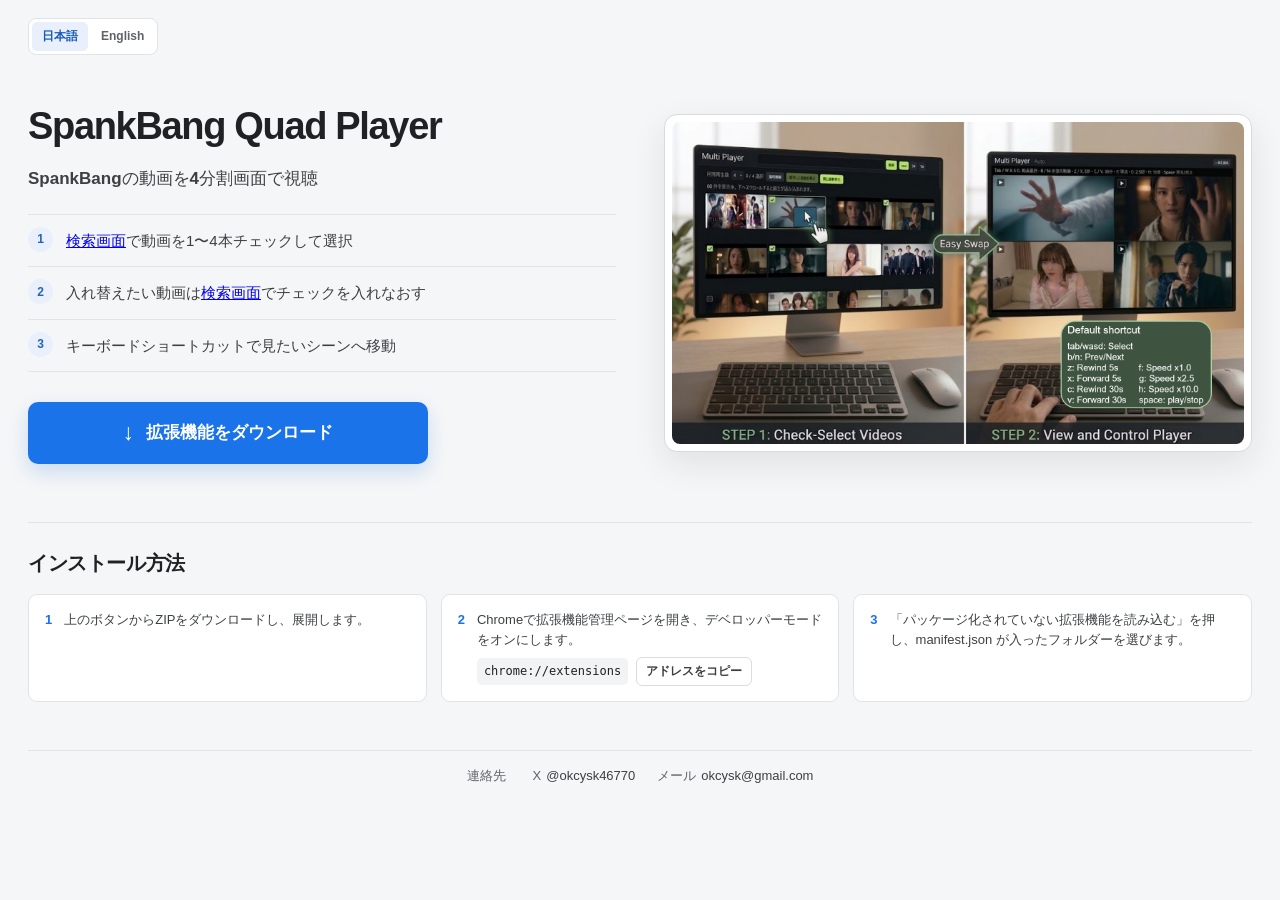
==== index.html @ 690b6eee "Add files via upload" ====
<!doctype html>
<html lang="ja">
<head>
  <meta charset="utf-8">
  <meta name="viewport" content="width=device-width,initial-scale=1">
  <meta name="theme-color" content="#f5f6f7">
  <meta name="description" content="SpankBang Quad Player — 4分割動画プレーヤー">
  <title>SpankBang Quad Player</title>
  <style>
    :root{color-scheme:light;--ink:#202124;--muted:#5f6368;--line:#e1e3e6;--blue:#1a73e8;--blue-dark:#155bb5;--bg:#f5f6f7}
    *{box-sizing:border-box}
    html,body{min-height:100%;margin:0}
    body{background:var(--bg);color:var(--ink);font:15px/1.55 Arial,"Noto Sans JP",sans-serif}
    header{height:72px;display:flex;align-items:center;width:min(1320px,calc(100% - 56px));margin:auto}
    .brand{font-size:17px;font-weight:650;letter-spacing:-.02em}
    .hero{display:grid;grid-template-columns:1fr 1fr;gap:48px;align-items:center;width:min(1320px,calc(100% - 56px));margin:20px auto 48px}
    .copy{padding:10px 0}
    h1{margin:0 0 25px;font-size:clamp(27px,3vw,38px);line-height:1.28;font-weight:650;letter-spacing:-.035em}
    .tagline{margin:-10px 0 23px;color:#3c4043;font-size:17px;font-weight:550;line-height:1.5}
    .points{margin:0 0 30px;padding:0;list-style:none}
    .points li{display:flex;gap:13px;align-items:flex-start;padding:14px 0;border-top:1px solid var(--line);color:#3c4043;font-size:15px}
    .points li:last-child{border-bottom:1px solid var(--line)}
    .num{flex:none;display:grid;place-items:center;width:25px;height:25px;margin-top:-2px;border-radius:50%;background:#e9f0fb;color:#2365ba;font-size:12px;font-weight:700}
    .download{display:flex;width:min(100%,400px);min-height:62px;align-items:center;justify-content:center;gap:12px;padding:13px 20px;border:0;border-radius:10px;background:var(--blue);color:#fff;text-decoration:none;font-size:17px;font-weight:700;box-shadow:0 8px 20px #1a73e833;transition:background .15s,transform .15s,box-shadow .15s}
    .download:hover{background:var(--blue-dark);transform:translateY(-2px);box-shadow:0 11px 24px #1a73e844}
    .download-icon{font-size:23px;line-height:1}
    .image-wrap{width:100%;padding:7px;border:1px solid #d8dadd;border-radius:13px;background:#fff;box-shadow:0 12px 34px #20212418}
    .hero-image{display:block;width:100%;height:auto;border-radius:8px}
    .install{width:min(1320px,calc(100% - 56px));margin:0 auto 48px;padding-top:25px;border-top:1px solid var(--line)}
    .install h2{margin:0 0 15px;font-size:20px;letter-spacing:-.02em}
    .steps{display:grid;grid-template-columns:repeat(3,minmax(0,1fr));gap:14px}
    .step{display:flex;gap:12px;align-items:flex-start;padding:15px 16px;border:1px solid var(--line);border-radius:9px;background:#fff;color:#3c4043;font-size:13px;line-height:1.55}
    .step b{flex:none;color:var(--blue);font-size:13px}
    .step code{font-size:12px;color:#202124}
    .manager-address{display:inline-flex;gap:8px;align-items:center;flex-wrap:wrap;margin-top:7px}
    .manager-address code{padding:4px 7px;border-radius:5px;background:#f1f3f4}
    .manager-address button{padding:5px 9px;border:1px solid #dadce0;border-radius:6px;background:#fff;color:#3c4043;font:600 12px Arial,sans-serif;cursor:pointer}
    .manager-address button:hover{background:#f8f9fa}
    .contact{display:flex;align-items:center;justify-content:center;gap:22px;width:min(1320px,calc(100% - 56px));margin:0 auto 24px;padding:15px 0;border-top:1px solid var(--line);color:var(--muted);font-size:13px}
    .contact a{color:#3c4043;text-decoration:none}.contact a:hover{color:var(--blue);text-decoration:underline}.contact-label{margin-right:5px;color:var(--muted)}
    .lang-switch{display:flex;gap:3px;padding:3px;border:1px solid var(--line);border-radius:8px;background:#fff}
    .lang-switch button{border:0;border-radius:5px;padding:6px 10px;background:transparent;color:var(--muted);font:600 12px Arial,sans-serif;cursor:pointer}
    .lang-switch button[aria-pressed="true"]{background:#e9f0fb;color:#185abc}
    @media(max-width:760px){header{width:calc(100% - 32px);height:60px}.hero{grid-template-columns:1fr;gap:25px;width:calc(100% - 32px);margin:14px auto 30px}.copy{padding:0}h1{font-size:28px;margin-bottom:17px}.tagline{margin:-7px 0 17px;font-size:15px}.points{margin-bottom:23px}.points li{padding:11px 0;font-size:14px}.download{width:100%;min-height:58px;font-size:16px}.install{width:calc(100% - 32px);margin-bottom:28px;padding-top:19px}.steps{grid-template-columns:1fr;gap:8px}.step{padding:12px 13px}}
    @media(max-width:420px){header{height:54px}.brand{font-size:15px}.hero{gap:19px;margin-top:8px}.image-wrap{padding:4px;border-radius:9px}.hero-image{border-radius:5px}.points li{gap:10px;font-size:13px}.download{min-height:55px}.contact{width:calc(100% - 32px);gap:13px;flex-wrap:wrap;font-size:12px}}
  </style>
</head>
<body>
  <header><div class="lang-switch" role="group" aria-label="Language"><button type="button" data-language="ja" aria-pressed="true">日本語</button><button type="button" data-language="en" aria-pressed="false">English</button></div></header>
  <main class="hero">
    <section class="copy" id="copy-section" aria-label="拡張機能の説明">
      <h1>SpankBang Quad Player</h1>
      <p class="tagline" data-ja="SpankBangの動画を4分割画面で視聴" data-en="Watch SpankBang videos in a four-panel layout">SpankBangの動画を4分割画面で視聴</p>
      <ol class="points">
        <li><span class="num">1</span><span id="point-one">検索画面で動画を1〜4本チェックして選択</span></li>
        <li><span class="num">2</span><span id="point-two">入れ替えたい動画は検索画面でチェックを入れなおす</span></li>
        <li><span class="num">3</span><span data-ja="キーボードショートカットで見たいシーンへ移動" data-en="Jump to a scene with keyboard shortcuts">キーボードショートカットで見たいシーンへ移動</span></li>
      </ol>
      <a class="download" href="./SpankBang-Quad-Player-v1.0.5.zip" download><span class="download-icon" aria-hidden="true">↓</span><span id="download-label" data-ja="拡張機能をダウンロード" data-en="Download the extension">拡張機能をダウンロード</span></a>
    </section>
    <div class="image-wrap"><img class="hero-image" id="hero-image" src="./quad-player-guide.png" alt="検索画面で動画を最大4本選択し、4分割プレーヤーで視聴・操作するイメージ" data-ja-alt="検索画面で動画を最大4本選択し、4分割プレーヤーで視聴・操作するイメージ" data-en-alt="Select up to four videos from search results; unused panels stay black" width="1500" height="844" fetchpriority="high"></div>
  </main>
  <section class="install" aria-labelledby="install-title" id="install-section">
    <h2 id="install-title" data-ja="インストール方法" data-en="How to install">インストール方法</h2>
    <div class="steps">
      <div class="step"><b>1</b><span data-ja="上のボタンからZIPをダウンロードし、展開します。" data-en="Download the ZIP above and extract it.">上のボタンからZIPをダウンロードし、展開します。</span></div>
      <div class="step"><b>2</b><span><span id="manager-instruction">お使いのブラウザーの拡張機能管理ページを開き、デベロッパーモードをオンにします。</span><span class="manager-address"><code id="manager-url">chrome://extensions</code><button id="copy-manager" type="button">アドレスをコピー</button></span></span></div>
      <div class="step"><b>3</b><span data-ja="「パッケージ化されていない拡張機能を読み込む」を押し、manifest.json が入ったフォルダーを選びます。" data-en="Click Load unpacked and choose the extracted folder containing manifest.json.">「パッケージ化されていない拡張機能を読み込む」を押し、manifest.json が入ったフォルダーを選びます。</span></div>
    </div>
  </section>
  <footer class="contact" aria-label="Contact">
    <span class="contact-label" data-ja="連絡先" data-en="Contact">連絡先</span>
    <a href="https://x.com/okcysk46770" target="_blank" rel="noopener noreferrer"><span class="contact-label">X</span>@okcysk46770</a>
    <a href="mailto:okcysk@gmail.com"><span class="contact-label" data-ja="メール" data-en="Email">メール</span>okcysk@gmail.com</a>
  </footer>
  <script>
    const languageButtons = document.querySelectorAll('[data-language]');
    const searchUrl = 'https://jp.spankbang.com/s/japanese/';
    function updateSearchLinks(language) {
      const link = `<a href="${searchUrl}" target="_blank" rel="noopener noreferrer">${language === 'ja' ? '検索画面' : 'search page'}</a>`;
      document.querySelector('#point-one').innerHTML = language === 'ja'
        ? `${link}で動画を1〜4本チェックして選択`
        : `Select one to four videos by checking them on the ${link}`;
      document.querySelector('#point-two').innerHTML = language === 'ja'
        ? `入れ替えたい動画は${link}でチェックを入れなおす`
        : `To replace a video, select a different one on the ${link}`;
    }
    function detectBrowser() {
      const ua = navigator.userAgent;
      if (/Edg\//.test(ua)) return { name: 'Microsoft Edge', url: 'edge://extensions' };
      if (/OPR\//.test(ua)) return { name: 'Opera', url: 'opera://extensions' };
      if (/Vivaldi\//.test(ua)) return { name: 'Vivaldi', url: 'vivaldi://extensions' };
      if (/Firefox\//.test(ua)) return { name: 'Firefox', url: 'about:addons', supported: false };
      if (/Chrome\//.test(ua)) return { name: 'Chrome', url: 'chrome://extensions' };
      return null;
    }
    let browser = detectBrowser();
    let currentLanguage = 'ja';
    const managerUrl = document.querySelector('#manager-url');
    const managerInstruction = document.querySelector('#manager-instruction');
    if (browser) {
      managerUrl.textContent = browser.url;
      managerInstruction.textContent = browser.supported === false
        ? `Firefox detected. This Chrome extension should be installed in Chrome or a Chromium-based browser. Add-ons: `
        : `${browser.name}: open the extension manager and turn on Developer mode. `;
    } else {
      managerInstruction.textContent = 'Browser not detected. Use Chrome or a Chromium-based browser. Extension manager: ';
    }
    if (navigator.brave?.isBrave) {
      navigator.brave.isBrave().then(isBrave => {
        if (isBrave) {
          browser = { name: 'Brave', url: 'brave://extensions' };
          managerUrl.textContent = browser.url;
          setLanguage(currentLanguage);
        }
      }).catch(() => {});
    }
    document.querySelector('#copy-manager').addEventListener('click', async event => {
      const button = event.currentTarget;
      const original = button.textContent;
      try {
        await navigator.clipboard.writeText(managerUrl.textContent);
        button.textContent = document.documentElement.lang === 'ja' ? 'コピーしました' : 'Copied';
      } catch {
        button.textContent = document.documentElement.lang === 'ja' ? 'アドレスを選択してコピー' : 'Select and copy the address';
      }
      window.setTimeout(() => { button.textContent = original; }, 2200);
    });
    function setLanguage(language) {
      currentLanguage = language;
      document.documentElement.lang = language;
      document.querySelectorAll('[data-ja][data-en]').forEach(element => {
        element.textContent = element.dataset[language];
      });
      updateSearchLinks(language);
      if (browser?.supported === false) {
        managerInstruction.textContent = language === 'ja'
          ? 'Firefoxを検出しました。この拡張機能はChromeまたはChromium系ブラウザーでインストールしてください。アドオン管理: '
          : 'Firefox detected. Install this extension in Chrome or a Chromium-based browser. Add-ons: ';
      } else {
        managerInstruction.textContent = browser
          ? (language === 'ja' ? `${browser.name}で拡張機能管理ページを開き、デベロッパーモードをオンにします。` : `Open the extension manager in ${browser.name} and turn on Developer mode.`)
          : (language === 'ja' ? 'ブラウザーを判別できません。ChromeまたはChromium系ブラウザーをお使いください。管理ページ: ' : 'Browser not detected. Use Chrome or a Chromium-based browser. Extension manager: ');
      }
      document.querySelector('#copy-manager').textContent = language === 'ja' ? 'アドレスをコピー' : 'Copy address';
      const image = document.querySelector('#hero-image');
      image.alt = image.dataset[`${language}Alt`];
      document.querySelector('#copy-section').setAttribute('aria-label', language === 'ja' ? '拡張機能の説明' : 'About the extension');
      document.querySelector('#install-section').setAttribute('aria-label', language === 'ja' ? 'インストール方法' : 'Installation steps');
      languageButtons.forEach(button => button.setAttribute('aria-pressed', String(button.dataset.language === language)));
    }
    setLanguage('ja');
    languageButtons.forEach(button => button.addEventListener('click', () => setLanguage(button.dataset.language)));
  </script>
</body>
</html>
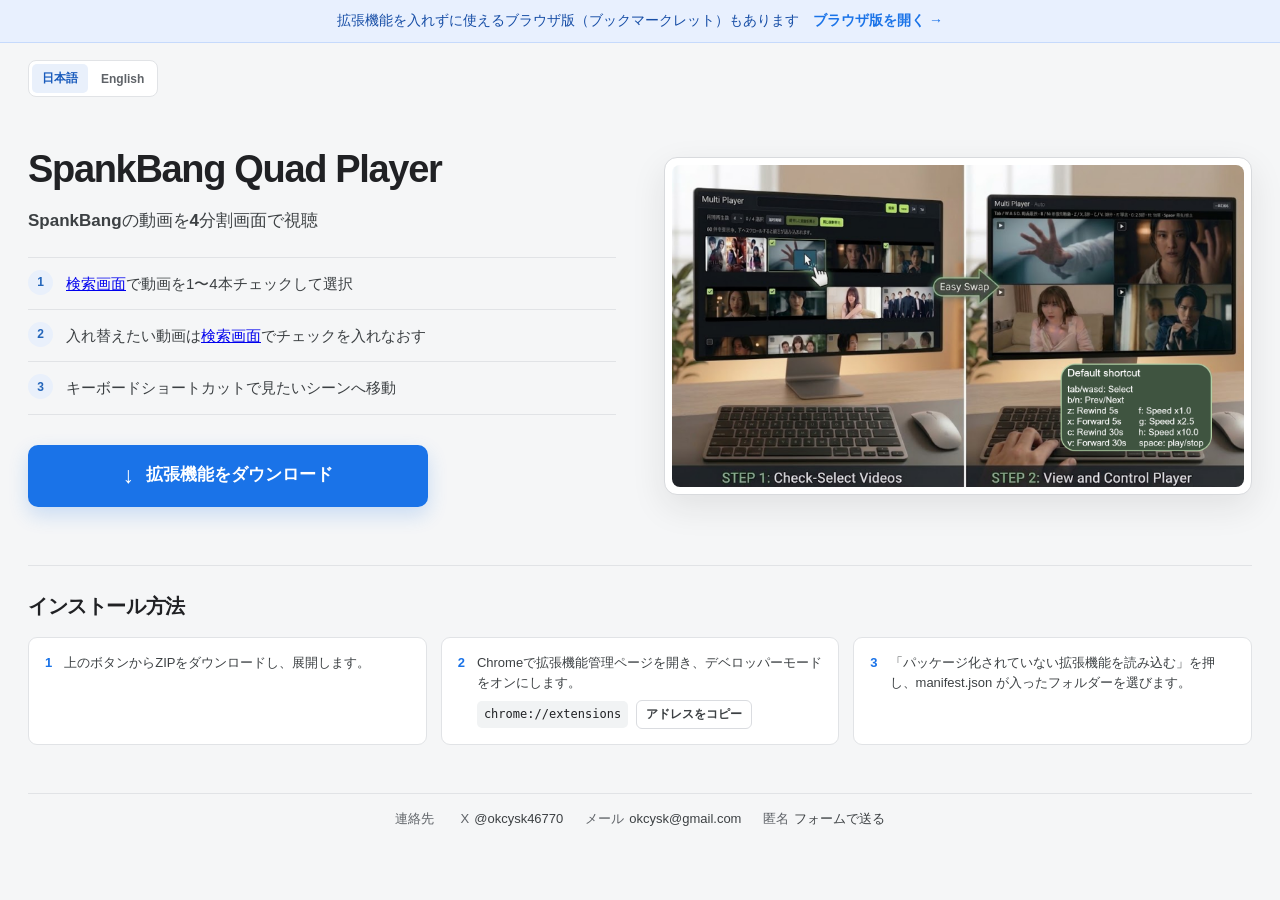
==== commit 633ac546: "Add web version banner and anonymous form link; fix download link Co-Authored-By: Claude Opus 5.5 <n" ====
--- a/index.html
+++ b/index.html
@@ -3,6 +3,13 @@
 <head>
   <meta charset="utf-8">
   <meta name="viewport" content="width=device-width,initial-scale=1">
+  <!-- Google Tag Manager -->
+  <script async src="https://www.googletagmanager.com/gtm.js?id=GTM-TTFVJL49"></script>
+  <script>
+   window.dataLayer = window.dataLayer || [];
+   function gtag(){dataLayer.push(arguments);}
+   gtag('js', new Date());
+  </script>
   <meta name="theme-color" content="#f5f6f7">
   <meta name="description" content="SpankBang Quad Player — 4分割動画プレーヤー">
   <title>SpankBang Quad Player</title>
@@ -38,14 +45,18 @@
     .manager-address button:hover{background:#f8f9fa}
     .contact{display:flex;align-items:center;justify-content:center;gap:22px;width:min(1320px,calc(100% - 56px));margin:0 auto 24px;padding:15px 0;border-top:1px solid var(--line);color:var(--muted);font-size:13px}
     .contact a{color:#3c4043;text-decoration:none}.contact a:hover{color:var(--blue);text-decoration:underline}.contact-label{margin-right:5px;color:var(--muted)}
+    .web-banner{display:flex;flex-wrap:wrap;align-items:center;justify-content:center;gap:4px 14px;padding:10px 16px;background:#e8f0fe;border-bottom:1px solid #c6dafc;color:#174ea6;font-size:14px;text-decoration:none;text-align:center}
+    .web-banner b{color:var(--blue);white-space:nowrap}.web-banner:hover b{text-decoration:underline}
     .lang-switch{display:flex;gap:3px;padding:3px;border:1px solid var(--line);border-radius:8px;background:#fff}
     .lang-switch button{border:0;border-radius:5px;padding:6px 10px;background:transparent;color:var(--muted);font:600 12px Arial,sans-serif;cursor:pointer}
     .lang-switch button[aria-pressed="true"]{background:#e9f0fb;color:#185abc}
     @media(max-width:760px){header{width:calc(100% - 32px);height:60px}.hero{grid-template-columns:1fr;gap:25px;width:calc(100% - 32px);margin:14px auto 30px}.copy{padding:0}h1{font-size:28px;margin-bottom:17px}.tagline{margin:-7px 0 17px;font-size:15px}.points{margin-bottom:23px}.points li{padding:11px 0;font-size:14px}.download{width:100%;min-height:58px;font-size:16px}.install{width:calc(100% - 32px);margin-bottom:28px;padding-top:19px}.steps{grid-template-columns:1fr;gap:8px}.step{padding:12px 13px}}
     @media(max-width:420px){header{height:54px}.brand{font-size:15px}.hero{gap:19px;margin-top:8px}.image-wrap{padding:4px;border-radius:9px}.hero-image{border-radius:5px}.points li{gap:10px;font-size:13px}.download{min-height:55px}.contact{width:calc(100% - 32px);gap:13px;flex-wrap:wrap;font-size:12px}}
   </style>
+  <meta name="google-site-verification" content="LyRfDuRUYksJZFUhuVmuxtJTpkZJOUPSd-Jtx4OINSE" />
 </head>
 <body>
+  <a class="web-banner" href="https://okcysk.github.io/spankbangMultiPlayer/" target="_blank" rel="noopener"><span data-ja="拡張機能を入れずに使えるブラウザ版（ブックマークレット）もあります" data-en="A web version (bookmarklet) that needs no extension is also available">拡張機能を入れずに使えるブラウザ版（ブックマークレット）もあります</span><b data-ja="ブラウザ版を開く →" data-en="Open the web version →">ブラウザ版を開く →</b></a>
   <header><div class="lang-switch" role="group" aria-label="Language"><button type="button" data-language="ja" aria-pressed="true">日本語</button><button type="button" data-language="en" aria-pressed="false">English</button></div></header>
   <main class="hero">
     <section class="copy" id="copy-section" aria-label="拡張機能の説明">
@@ -56,7 +67,7 @@
         <li><span class="num">2</span><span id="point-two">入れ替えたい動画は検索画面でチェックを入れなおす</span></li>
         <li><span class="num">3</span><span data-ja="キーボードショートカットで見たいシーンへ移動" data-en="Jump to a scene with keyboard shortcuts">キーボードショートカットで見たいシーンへ移動</span></li>
       </ol>
-      <a class="download" href="./SpankBang-Quad-Player-v1.0.5.zip" download><span class="download-icon" aria-hidden="true">↓</span><span id="download-label" data-ja="拡張機能をダウンロード" data-en="Download the extension">拡張機能をダウンロード</span></a>
+      <a class="download" href="./SpankBang-Quad-Player-v1.0.6.zip" download><span class="download-icon" aria-hidden="true">↓</span><span id="download-label" data-ja="拡張機能をダウンロード" data-en="Download the extension">拡張機能をダウンロード</span></a>
     </section>
     <div class="image-wrap"><img class="hero-image" id="hero-image" src="./quad-player-guide.png" alt="検索画面で動画を最大4本選択し、4分割プレーヤーで視聴・操作するイメージ" data-ja-alt="検索画面で動画を最大4本選択し、4分割プレーヤーで視聴・操作するイメージ" data-en-alt="Select up to four videos from search results; unused panels stay black" width="1500" height="844" fetchpriority="high"></div>
   </main>
@@ -72,6 +83,7 @@
     <span class="contact-label" data-ja="連絡先" data-en="Contact">連絡先</span>
     <a href="https://x.com/okcysk46770" target="_blank" rel="noopener noreferrer"><span class="contact-label">X</span>@okcysk46770</a>
     <a href="mailto:okcysk@gmail.com"><span class="contact-label" data-ja="メール" data-en="Email">メール</span>okcysk@gmail.com</a>
+    <a href="https://docs.google.com/forms/d/e/1FAIpQLSc7MyyJaD1YJLHzS2oYbVgQaono_sFIBUAHIID68HomW41pHQ/viewform" target="_blank" rel="noopener noreferrer"><span class="contact-label" data-ja="匿名" data-en="Anonymous">匿名</span><span data-ja="フォームで送る" data-en="Send via form">フォームで送る</span></a>
   </footer>
   <script>
     const languageButtons = document.querySelectorAll('[data-language]');
@@ -152,5 +164,6 @@
     setLanguage('ja');
     languageButtons.forEach(button => button.addEventListener('click', () => setLanguage(button.dataset.language)));
   </script>
+  <script async src="https://adm.shinobi.jp/st/auto.js" data-admax-id="7ef50c0b7f018e340fa87126bd253966"></script>
 </body>
 </html>
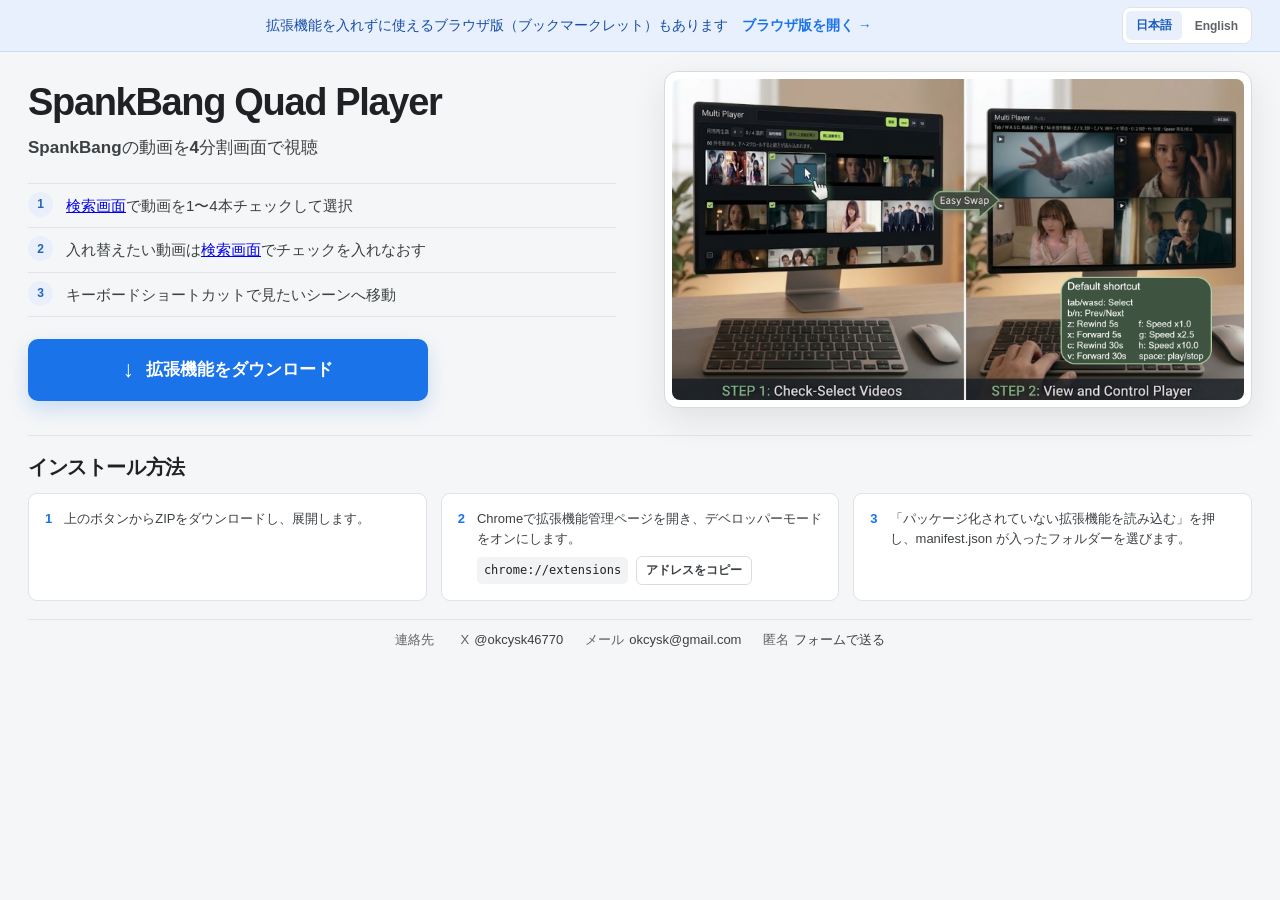
==== commit c8b7504e: "Fit the page on one screen: banner in the top bar, tighter spacing Co-Authored-By: Claude Opus 5.5 <" ====
--- a/index.html
+++ b/index.html
@@ -20,12 +20,12 @@
     body{background:var(--bg);color:var(--ink);font:15px/1.55 Arial,"Noto Sans JP",sans-serif}
     header{height:72px;display:flex;align-items:center;width:min(1320px,calc(100% - 56px));margin:auto}
     .brand{font-size:17px;font-weight:650;letter-spacing:-.02em}
-    .hero{display:grid;grid-template-columns:1fr 1fr;gap:48px;align-items:center;width:min(1320px,calc(100% - 56px));margin:20px auto 48px}
+    .hero{display:grid;grid-template-columns:1fr 1fr;gap:48px;align-items:center;width:min(1320px,calc(100% - 56px));margin:16px auto 24px}
     .copy{padding:10px 0}
-    h1{margin:0 0 25px;font-size:clamp(27px,3vw,38px);line-height:1.28;font-weight:650;letter-spacing:-.035em}
+    h1{margin:0 0 18px;font-size:clamp(27px,3vw,38px);line-height:1.28;font-weight:650;letter-spacing:-.035em}
     .tagline{margin:-10px 0 23px;color:#3c4043;font-size:17px;font-weight:550;line-height:1.5}
-    .points{margin:0 0 30px;padding:0;list-style:none}
-    .points li{display:flex;gap:13px;align-items:flex-start;padding:14px 0;border-top:1px solid var(--line);color:#3c4043;font-size:15px}
+    .points{margin:0 0 22px;padding:0;list-style:none}
+    .points li{display:flex;gap:13px;align-items:flex-start;padding:10px 0;border-top:1px solid var(--line);color:#3c4043;font-size:15px}
     .points li:last-child{border-bottom:1px solid var(--line)}
     .num{flex:none;display:grid;place-items:center;width:25px;height:25px;margin-top:-2px;border-radius:50%;background:#e9f0fb;color:#2365ba;font-size:12px;font-weight:700}
     .download{display:flex;width:min(100%,400px);min-height:62px;align-items:center;justify-content:center;gap:12px;padding:13px 20px;border:0;border-radius:10px;background:var(--blue);color:#fff;text-decoration:none;font-size:17px;font-weight:700;box-shadow:0 8px 20px #1a73e833;transition:background .15s,transform .15s,box-shadow .15s}
@@ -33,8 +33,8 @@
     .download-icon{font-size:23px;line-height:1}
     .image-wrap{width:100%;padding:7px;border:1px solid #d8dadd;border-radius:13px;background:#fff;box-shadow:0 12px 34px #20212418}
     .hero-image{display:block;width:100%;height:auto;border-radius:8px}
-    .install{width:min(1320px,calc(100% - 56px));margin:0 auto 48px;padding-top:25px;border-top:1px solid var(--line)}
-    .install h2{margin:0 0 15px;font-size:20px;letter-spacing:-.02em}
+    .install{width:min(1320px,calc(100% - 56px));margin:0 auto 18px;padding-top:16px;border-top:1px solid var(--line)}
+    .install h2{margin:0 0 10px;font-size:20px;letter-spacing:-.02em}
     .steps{display:grid;grid-template-columns:repeat(3,minmax(0,1fr));gap:14px}
     .step{display:flex;gap:12px;align-items:flex-start;padding:15px 16px;border:1px solid var(--line);border-radius:9px;background:#fff;color:#3c4043;font-size:13px;line-height:1.55}
     .step b{flex:none;color:var(--blue);font-size:13px}
@@ -43,21 +43,22 @@
     .manager-address code{padding:4px 7px;border-radius:5px;background:#f1f3f4}
     .manager-address button{padding:5px 9px;border:1px solid #dadce0;border-radius:6px;background:#fff;color:#3c4043;font:600 12px Arial,sans-serif;cursor:pointer}
     .manager-address button:hover{background:#f8f9fa}
-    .contact{display:flex;align-items:center;justify-content:center;gap:22px;width:min(1320px,calc(100% - 56px));margin:0 auto 24px;padding:15px 0;border-top:1px solid var(--line);color:var(--muted);font-size:13px}
+    .contact{display:flex;align-items:center;justify-content:center;gap:22px;width:min(1320px,calc(100% - 56px));margin:0 auto 10px;padding:10px 0;border-top:1px solid var(--line);color:var(--muted);font-size:13px}
     .contact a{color:#3c4043;text-decoration:none}.contact a:hover{color:var(--blue);text-decoration:underline}.contact-label{margin-right:5px;color:var(--muted)}
-    .web-banner{display:flex;flex-wrap:wrap;align-items:center;justify-content:center;gap:4px 14px;padding:10px 16px;background:#e8f0fe;border-bottom:1px solid #c6dafc;color:#174ea6;font-size:14px;text-decoration:none;text-align:center}
+    /* One top bar holds the web-version banner and the language switch, keeping the whole page within one screen. */
+    header{height:auto;width:100%;margin:0;gap:12px;padding:7px max(28px,calc((100% - 1320px) / 2));background:#e8f0fe;border-bottom:1px solid #c6dafc}
+    .web-banner{flex:1;display:flex;flex-wrap:wrap;align-items:center;justify-content:center;gap:2px 14px;color:#174ea6;font-size:14px;text-decoration:none;text-align:center}
     .web-banner b{color:var(--blue);white-space:nowrap}.web-banner:hover b{text-decoration:underline}
-    .lang-switch{display:flex;gap:3px;padding:3px;border:1px solid var(--line);border-radius:8px;background:#fff}
-    .lang-switch button{border:0;border-radius:5px;padding:6px 10px;background:transparent;color:var(--muted);font:600 12px Arial,sans-serif;cursor:pointer}
+    .lang-switch{flex:none;display:flex;gap:3px;padding:3px;border:1px solid var(--line);border-radius:8px;background:#fff}
+    .lang-switch button{white-space:nowrap;border:0;border-radius:5px;padding:6px 10px;background:transparent;color:var(--muted);font:600 12px Arial,sans-serif;cursor:pointer}
     .lang-switch button[aria-pressed="true"]{background:#e9f0fb;color:#185abc}
-    @media(max-width:760px){header{width:calc(100% - 32px);height:60px}.hero{grid-template-columns:1fr;gap:25px;width:calc(100% - 32px);margin:14px auto 30px}.copy{padding:0}h1{font-size:28px;margin-bottom:17px}.tagline{margin:-7px 0 17px;font-size:15px}.points{margin-bottom:23px}.points li{padding:11px 0;font-size:14px}.download{width:100%;min-height:58px;font-size:16px}.install{width:calc(100% - 32px);margin-bottom:28px;padding-top:19px}.steps{grid-template-columns:1fr;gap:8px}.step{padding:12px 13px}}
-    @media(max-width:420px){header{height:54px}.brand{font-size:15px}.hero{gap:19px;margin-top:8px}.image-wrap{padding:4px;border-radius:9px}.hero-image{border-radius:5px}.points li{gap:10px;font-size:13px}.download{min-height:55px}.contact{width:calc(100% - 32px);gap:13px;flex-wrap:wrap;font-size:12px}}
+    @media(max-width:760px){header{padding:7px 16px}.web-banner{font-size:13px}.hero{grid-template-columns:1fr;gap:25px;width:calc(100% - 32px);margin:14px auto 30px}.copy{padding:0}h1{font-size:28px;margin-bottom:17px}.tagline{margin:-7px 0 17px;font-size:15px}.points{margin-bottom:23px}.points li{padding:11px 0;font-size:14px}.download{width:100%;min-height:58px;font-size:16px}.install{width:calc(100% - 32px);margin-bottom:28px;padding-top:19px}.steps{grid-template-columns:1fr;gap:8px}.step{padding:12px 13px}}
+    @media(max-width:420px){.brand{font-size:15px}.hero{gap:19px;margin-top:8px}.image-wrap{padding:4px;border-radius:9px}.hero-image{border-radius:5px}.points li{gap:10px;font-size:13px}.download{min-height:55px}.contact{width:calc(100% - 32px);gap:13px;flex-wrap:wrap;font-size:12px}}
   </style>
   <meta name="google-site-verification" content="LyRfDuRUYksJZFUhuVmuxtJTpkZJOUPSd-Jtx4OINSE" />
 </head>
 <body>
-  <a class="web-banner" href="https://okcysk.github.io/spankbangMultiPlayer/" target="_blank" rel="noopener"><span data-ja="拡張機能を入れずに使えるブラウザ版（ブックマークレット）もあります" data-en="A web version (bookmarklet) that needs no extension is also available">拡張機能を入れずに使えるブラウザ版（ブックマークレット）もあります</span><b data-ja="ブラウザ版を開く →" data-en="Open the web version →">ブラウザ版を開く →</b></a>
-  <header><div class="lang-switch" role="group" aria-label="Language"><button type="button" data-language="ja" aria-pressed="true">日本語</button><button type="button" data-language="en" aria-pressed="false">English</button></div></header>
+  <header><a class="web-banner" href="https://okcysk.github.io/spankbangMultiPlayer/" target="_blank" rel="noopener"><span data-ja="拡張機能を入れずに使えるブラウザ版（ブックマークレット）もあります" data-en="A web version (bookmarklet) that needs no extension is also available">拡張機能を入れずに使えるブラウザ版（ブックマークレット）もあります</span><b data-ja="ブラウザ版を開く →" data-en="Open the web version →">ブラウザ版を開く →</b></a><div class="lang-switch" role="group" aria-label="Language"><button type="button" data-language="ja" aria-pressed="true">日本語</button><button type="button" data-language="en" aria-pressed="false">English</button></div></header>
   <main class="hero">
     <section class="copy" id="copy-section" aria-label="拡張機能の説明">
       <h1>SpankBang Quad Player</h1>
